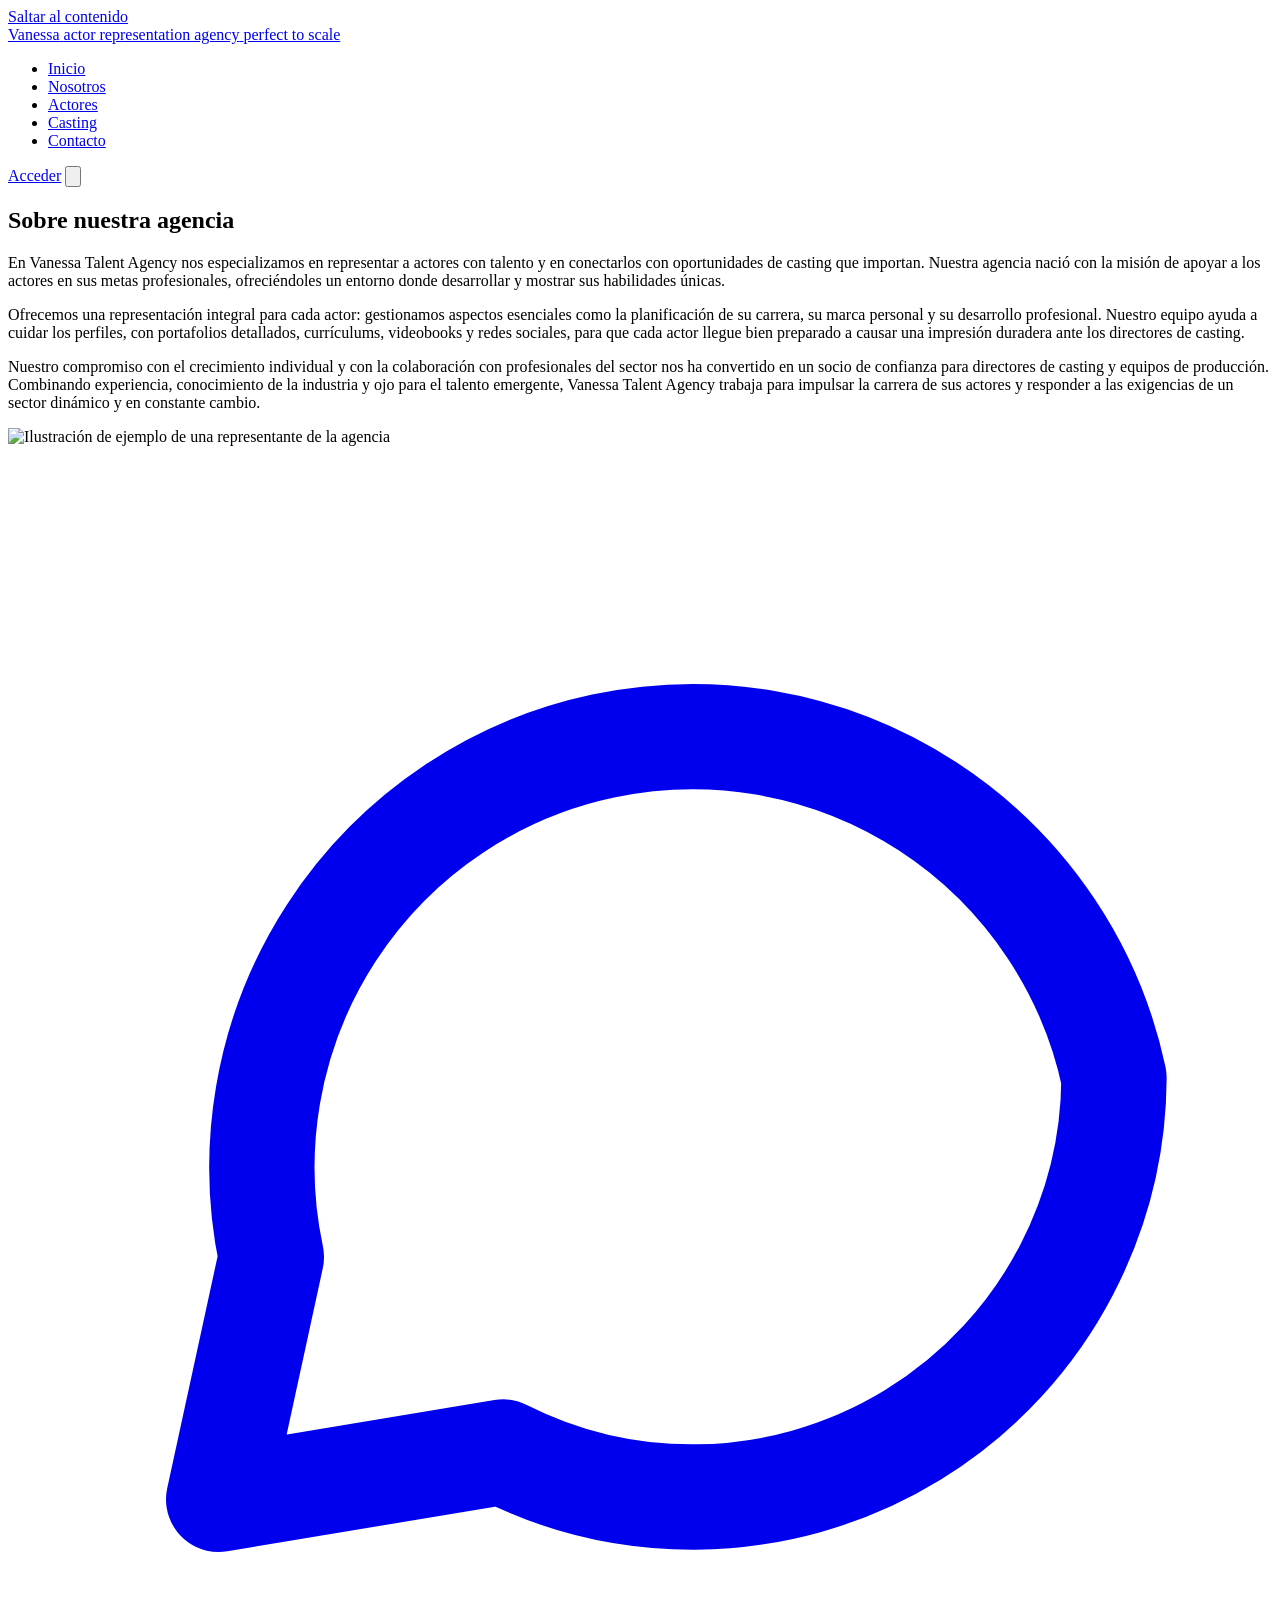
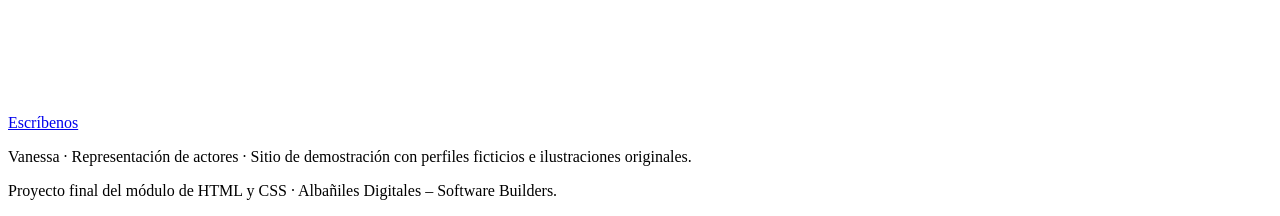
==== about.html @ 27362a81 "Add about.html" ====
<!DOCTYPE html>
<html lang="es" data-theme="light">
<head>
  <meta charset="UTF-8">
  <meta name="viewport" content="width=device-width, initial-scale=1">
  <title>Nosotros · Vanessa</title>
  <meta name="description" content="Conoce a Vanessa, agencia que representa a actores y los conecta con oportunidades de casting significativas.">
  <meta name="theme-color" content="#94408d">
  <link rel="icon" href="images/favicon.svg" type="image/svg+xml">
  <link rel="stylesheet" href="css/styles.css">
  <script>try{var t=localStorage.getItem("theme");if(!t&&window.matchMedia&&matchMedia("(prefers-color-scheme: dark)").matches)t="dark";if(t)document.documentElement.setAttribute("data-theme",t)}catch(e){}</script>
</head>
<body>
  <a class="skip-link" href="#contenido">Saltar al contenido</a>
  <header class="site-header">
    <a class="logo" href="index.html">
      <span class="logo__brand">Vanessa</span>
      <span class="logo__tag" lang="en">actor representation agency</span>
      <span class="logo__sub" lang="en">perfect to scale</span>
    </a>
    <nav class="nav" aria-label="Principal"><ul><li><a href="index.html">Inicio</a></li><li><a href="about.html" aria-current="page">Nosotros</a></li><li><a href="actores.html">Actores</a></li><li><a href="casting.html">Casting</a></li><li><a href="contact.html">Contacto</a></li></ul></nav>
    <div class="header-actions">
      <a class="signin" href="login.html">Acceder</a>
      <button class="theme-toggle" type="button" aria-pressed="false" aria-label="Cambiar a modo oscuro"><svg class="icon-off" viewBox="0 0 24 24" fill="none" stroke="currentColor" stroke-width="2" stroke-linecap="round" stroke-linejoin="round" aria-hidden="true"><path d="M9 18h6M10 21h4M12 3a6 6 0 0 0-3.5 10.9c.6.5 1 1.2 1 2.1h5c0-.9.4-1.6 1-2.1A6 6 0 0 0 12 3z"/></svg><svg class="icon-on" viewBox="0 0 24 24" fill="currentColor" stroke="currentColor" stroke-width="1.5" stroke-linecap="round" stroke-linejoin="round" aria-hidden="true"><path d="M9 18h6M10 21h4M12 3a6 6 0 0 0-3.5 10.9c.6.5 1 1.2 1 2.1h5c0-.9.4-1.6 1-2.1A6 6 0 0 0 12 3z"/></svg></button>
    </div>
  </header>
  <main id="contenido">
    <section class="about" aria-labelledby="titulo">
      <div>
        <h1 id="titulo">Sobre nuestra agencia</h1>
        <p>En Vanessa Talent Agency nos especializamos en representar a actores con talento y en conectarlos con oportunidades de casting que importan. Nuestra agencia nació con la misión de apoyar a los actores en sus metas profesionales, ofreciéndoles un entorno donde desarrollar y mostrar sus habilidades únicas.</p>
        <p>Ofrecemos una representación integral para cada actor: gestionamos aspectos esenciales como la planificación de su carrera, su marca personal y su desarrollo profesional. Nuestro equipo ayuda a cuidar los perfiles, con portafolios detallados, currículums, videobooks y redes sociales, para que cada actor llegue bien preparado a causar una impresión duradera ante los directores de casting.</p>
        <p>Nuestro compromiso con el crecimiento individual y con la colaboración con profesionales del sector nos ha convertido en un socio de confianza para directores de casting y equipos de producción. Combinando experiencia, conocimiento de la industria y ojo para el talento emergente, Vanessa Talent Agency trabaja para impulsar la carrera de sus actores y responder a las exigencias de un sector dinámico y en constante cambio.</p>
      </div>
      <div class="about__photo"><img src="images/avatar-12.svg" width="400" height="500" alt="Ilustración de ejemplo de una representante de la agencia"></div>
    </section>
  </main>
  <aside aria-label="Contacto rápido"><a class="float-contact" href="contact.html"><svg viewBox="0 0 24 24" fill="none" stroke="currentColor" stroke-width="2" stroke-linecap="round" stroke-linejoin="round" aria-hidden="true"><path d="M21 12a8 8 0 0 1-11.6 7.1L4 20l1-4.6A8 8 0 1 1 21 12z"/></svg><span class="visually-hidden">Escríbenos</span></a></aside>
  <footer class="site-footer">
    <p>Vanessa · Representación de actores · Sitio de demostración con perfiles ficticios e ilustraciones originales.</p>
    <p>Proyecto final del módulo de HTML y CSS · Albañiles Digitales – Software Builders.</p>
  </footer>
  <script src="js/main.js" defer></script>
</body>
</html>
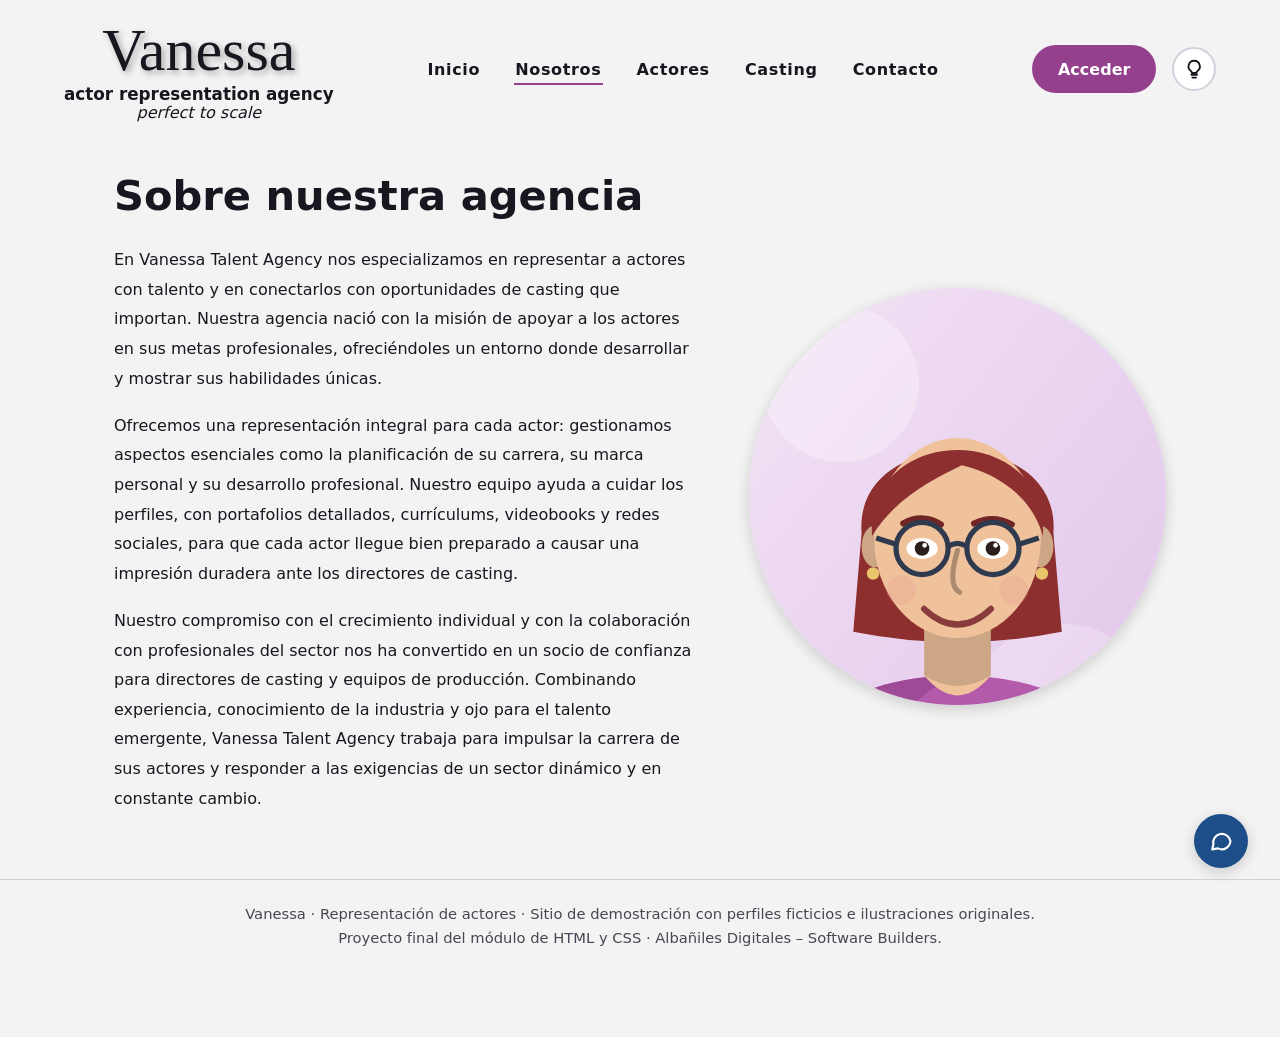
==== commit 397a737d: "Add social-preview tags and image so the link shows a picture when shared (LinkedIn, etc.)" ====
--- a/about.html
+++ b/about.html
@@ -7,6 +7,18 @@
   <meta name="description" content="Conoce a Vanessa, agencia que representa a actores y los conecta con oportunidades de casting significativas.">
   <meta name="theme-color" content="#94408d">
   <link rel="icon" href="images/favicon.svg" type="image/svg+xml">
+  <link rel="canonical" href="https://renaabbasova.github.io/Actor_Agency_Website/about.html">
+  <meta property="og:type" content="website">
+  <meta property="og:locale" content="es_ES">
+  <meta property="og:site_name" content="Vanessa · agencia de actores (sitio de demostración)">
+  <meta property="og:title" content="Nosotros · Vanessa">
+  <meta property="og:description" content="Conoce a Vanessa, agencia que representa a actores y los conecta con oportunidades de casting significativas.">
+  <meta property="og:url" content="https://renaabbasova.github.io/Actor_Agency_Website/about.html">
+  <meta property="og:image" content="https://renaabbasova.github.io/Actor_Agency_Website/images/og-image.png">
+  <meta property="og:image:width" content="1200">
+  <meta property="og:image:height" content="630">
+  <meta property="og:image:alt" content="Ilustraciones de seis perfiles de ejemplo junto al nombre Vanessa, agencia de representación de actores">
+  <meta name="twitter:card" content="summary_large_image">
   <link rel="stylesheet" href="css/styles.css">
   <script>try{var t=localStorage.getItem("theme");if(!t&&window.matchMedia&&matchMedia("(prefers-color-scheme: dark)").matches)t="dark";if(t)document.documentElement.setAttribute("data-theme",t)}catch(e){}</script>
 </head>
--- a/css/styles.css
+++ b/css/styles.css
@@ -0,0 +1,156 @@
+/* Vanessa · agencia de representación de actores (sitio de demostración)
+   Conserva la paleta y el diseño del proyecto original; los colores de texto y de botones
+   se oscurecieron lo justo para cumplir el contraste mínimo de accesibilidad (WCAG AA). */
+
+*, *::before, *::after { box-sizing: border-box; }
+* { margin: 0; }
+
+:root {
+  --primary: #94408d;        /* original #b35aab: demasiado claro para texto blanco */
+  --primary-hover: #7a3074;
+  --accent: #a84d1b;         /* original #cf6324 */
+  --second: #7399c0;
+  --pastel: #d291bc;
+  --radius: 14px;
+  --maxw: 1180px;
+  --pad: clamp(1rem, 5vw, 4.5rem);
+  --font: system-ui, -apple-system, "Segoe UI", Roboto, "Helvetica Neue", Arial, sans-serif;
+  --script: "Brush Script MT", "Segoe Script", "Snell Roundhand", cursive;
+}
+:root, :root[data-theme="light"] {
+  --bg: #f3f3f3; --text: #19161f; --muted: #4a4552; --card: #ffffff; --border: #d4cfdb;
+  --link: #7a3074; --logo: #19161f; --shadow: 0 4px 14px rgba(25, 22, 31, .18);
+}
+:root[data-theme="dark"] {
+  --bg: #19161f; --text: #f3f3f3; --muted: #cbc6d3; --card: #26222e; --border: #3d3847;
+  --link: #e7aedb; --logo: #d291bc; --shadow: 0 4px 14px rgba(0, 0, 0, .5);
+}
+
+html { scroll-behavior: smooth; }
+body {
+  min-height: 100vh; display: flex; flex-direction: column;
+  background: var(--bg); color: var(--text); font-family: var(--font); line-height: 1.6;
+  transition: background-color .4s, color .4s;
+}
+main { flex: 1; width: 100%; max-width: var(--maxw); margin: 0 auto; padding: 1.5rem var(--pad) 3rem; }
+img { max-width: 100%; height: auto; display: block; }
+a { color: var(--link); }
+:focus-visible { outline: 3px solid var(--second); outline-offset: 3px; border-radius: 4px; }
+.skip-link { position: absolute; left: 1rem; top: -4rem; background: var(--primary); color: #fff; padding: .6rem 1rem; border-radius: 8px; z-index: 100; }
+.skip-link:focus { top: 1rem; }
+.visually-hidden { position: absolute; width: 1px; height: 1px; overflow: hidden; clip: rect(0 0 0 0); white-space: nowrap; }
+
+/* ---------- Cabecera ---------- */
+.site-header { display: flex; flex-wrap: wrap; align-items: center; justify-content: space-between; gap: 1rem 2rem; padding: 1rem var(--pad); max-width: 1500px; margin: 0 auto; width: 100%; }
+.logo { text-align: center; text-decoration: none; color: var(--logo); line-height: 1.15; }
+.logo__brand { display: block; font-family: var(--script); font-size: clamp(2.6rem, 6vw, 3.75rem); text-shadow: 3px 3px 6px rgba(25, 22, 31, .35); }
+.logo__tag { display: block; font-weight: 700; font-size: 1.05rem; }
+.logo__sub { display: block; font-style: italic; font-size: 1rem; }
+.logo:hover, .logo:focus-visible { color: var(--link); }
+.nav ul { list-style: none; padding: 0; display: flex; flex-wrap: wrap; gap: .5rem 2rem; }
+.nav a { color: var(--text); text-decoration: none; font-weight: 700; letter-spacing: .04em; padding: .3rem .1rem; border-bottom: 2px solid transparent; }
+.nav a:hover { color: var(--accent); border-bottom-color: currentColor; }
+:root[data-theme="dark"] .nav a:hover { color: var(--pastel); }
+.nav a[aria-current="page"] { border-bottom-color: var(--primary); }
+:root[data-theme="dark"] .nav a[aria-current="page"] { border-bottom-color: var(--pastel); }
+.header-actions { display: flex; align-items: center; gap: 1rem; }
+.button, .signin { display: inline-block; background: var(--primary); color: #fff; font-weight: 700; text-decoration: none; padding: .7rem 1.6rem; border: 0; border-radius: 999px; cursor: pointer; font: inherit; font-weight: 700; transition: background-color .25s; }
+.button:hover, .signin:hover { background: var(--primary-hover); color: #fff; }
+.button--second { background: #1d4e89; } .button--second:hover { background: #163c6b; }
+.theme-toggle { display: inline-flex; align-items: center; justify-content: center; width: 2.75rem; height: 2.75rem; border-radius: 50%; border: 2px solid var(--border); background: var(--card); color: var(--text); cursor: pointer; }
+.theme-toggle svg { width: 1.4rem; height: 1.4rem; }
+.theme-toggle .icon-on { display: none; }
+.theme-toggle[aria-pressed="true"] .icon-on { display: block; }
+.theme-toggle[aria-pressed="true"] .icon-off { display: none; }
+
+/* ---------- Portada ---------- */
+.hero { display: grid; grid-template-columns: 1fr 1fr; gap: clamp(1.5rem, 4vw, 4rem); align-items: center; padding-top: 1rem; }
+.hero h1 { font-size: clamp(2rem, 4.5vw, 3rem); line-height: 1.15; margin-bottom: 1.2rem; }
+.hero p { letter-spacing: .02em; line-height: 1.9; margin-bottom: 1.2rem; }
+.hero .actions { display: flex; flex-wrap: wrap; gap: 1rem; margin-top: 1.5rem; }
+.float-gallery { display: grid; grid-template-columns: repeat(3, 1fr); gap: clamp(.6rem, 1.5vw, 1.2rem); }
+.float-gallery img, .tile img { border-radius: 30%; box-shadow: var(--shadow); object-fit: cover; aspect-ratio: 4 / 5; width: 100%; }
+.float-gallery .col { display: grid; gap: clamp(.6rem, 1.5vw, 1.2rem); align-content: start; animation: float 10s ease-in-out infinite; }
+.float-gallery .col:nth-child(2) { animation-direction: reverse; margin-top: 3rem; }
+@keyframes float { 0%, 100% { transform: translateY(0); } 50% { transform: translateY(36px); } }
+
+/* ---------- Nosotros ---------- */
+.about { display: grid; grid-template-columns: 1.4fr 1fr; gap: clamp(1.5rem, 4vw, 4rem); align-items: center; }
+.about h1 { font-size: clamp(1.9rem, 4vw, 2.6rem); margin-bottom: 1rem; }
+.about p { margin-bottom: 1.1rem; line-height: 1.85; }
+.about__photo img { border-radius: 50%; box-shadow: var(--shadow); aspect-ratio: 1; object-fit: cover; width: min(100%, 420px); margin: 0 auto; object-position: top; }
+
+/* ---------- Actores y casting ---------- */
+.page-title { font-size: clamp(1.8rem, 4vw, 2.5rem); margin-bottom: .4rem; }
+.page-title span { color: var(--link); }
+.lead { color: var(--muted); margin-bottom: 1.8rem; max-width: 60ch; }
+.grid-list { list-style: none; padding: 0; display: grid; gap: clamp(1rem, 2vw, 1.6rem); grid-template-columns: repeat(auto-fill, minmax(190px, 1fr)); }
+.actor-tile { display: block; text-decoration: none; color: var(--text); }
+.actor-tile img { border-radius: 30%; box-shadow: var(--shadow); aspect-ratio: 4 / 5; object-fit: cover; width: 100%; transition: transform .3s, box-shadow .3s; }
+.actor-tile:hover img, .actor-tile:focus-visible img { transform: translateY(-4px); box-shadow: 0 0 26px rgba(148, 64, 141, .55); }
+.actor-tile__name { display: block; margin-top: .7rem; font-weight: 700; }
+.actor-tile__role { display: block; color: var(--muted); font-size: .92rem; }
+.card-grid { list-style: none; padding: 0; display: grid; gap: 1.5rem; grid-template-columns: repeat(auto-fill, minmax(250px, 1fr)); }
+.card { display: flex; flex-direction: column; gap: .6rem; height: 100%; background: var(--card); border: 1px solid var(--border); border-radius: var(--radius); padding: 1.2rem; box-shadow: var(--shadow); }
+.card img { border-radius: 22%; aspect-ratio: 4 / 5; object-fit: cover; width: 100%; max-width: 220px; margin: 0 auto .4rem; }
+.card__name { font-size: 1.25rem; }
+.card__role { color: var(--link); font-weight: 700; }
+.card__bio { color: var(--muted); font-size: .95rem; flex: 1; }
+.card .button { align-self: flex-start; }
+
+/* ---------- Perfil ---------- */
+.profile { display: grid; grid-template-columns: minmax(220px, 380px) 1fr; gap: clamp(1.5rem, 4vw, 3.5rem); align-items: start; }
+.profile__photo img { border-radius: 24%; box-shadow: var(--shadow); aspect-ratio: 4 / 5; object-fit: cover; width: 100%; }
+.profile__text h1 { font-size: clamp(1.9rem, 4vw, 2.6rem); line-height: 1.15; }
+.profile__role { color: var(--link); font-weight: 700; font-size: 1.15rem; margin: .3rem 0 1rem; }
+.profile__text h2 { font-size: 1.15rem; margin: 1.4rem 0 .5rem; }
+.profile__text p { margin-bottom: 1rem; }
+.facts { display: grid; grid-template-columns: max-content 1fr; gap: .4rem 1.2rem; margin: 1.2rem 0; }
+.facts dt { font-weight: 700; } .facts dd { margin: 0; color: var(--muted); }
+.chips { list-style: none; padding: 0; display: flex; flex-wrap: wrap; gap: .5rem; margin-bottom: 1.2rem; }
+.chips li { background: var(--card); border: 1px solid var(--border); border-radius: 999px; padding: .25rem .9rem; font-size: .92rem; }
+.notice { color: var(--muted); font-style: italic; }
+.back-link { display: inline-block; margin-bottom: 1.2rem; }
+
+/* ---------- Formularios ---------- */
+.form-card { max-width: 640px; margin: 0 auto; background: var(--card); border: 1px solid var(--border); border-radius: var(--radius); padding: clamp(1.2rem, 4vw, 2.2rem); box-shadow: var(--shadow); }
+.form-card h1 { font-size: clamp(1.7rem, 4vw, 2.2rem); margin-bottom: .4rem; }
+.form-card .lead { margin-bottom: 1.4rem; }
+.field { margin-bottom: 1.1rem; }
+.field label { display: block; font-weight: 700; margin-bottom: .3rem; }
+.field input, .field textarea { width: 100%; font: inherit; color: var(--text); background: var(--bg); border: 2px solid var(--border); border-radius: 10px; padding: .7rem .9rem; }
+.field input:focus, .field textarea:focus { border-color: var(--primary); outline: none; box-shadow: 0 0 0 3px rgba(115, 153, 192, .55); }
+.field input:user-invalid, .field textarea:user-invalid { border-color: #b3261e; }
+.field .hint { display: block; color: var(--muted); font-size: .88rem; margin-top: .25rem; }
+.row-2 { display: grid; grid-template-columns: 1fr 1fr; gap: 1rem; }
+.form-status { margin-top: 1rem; padding: .8rem 1rem; border-radius: 10px; background: #e3f4ea; color: #134d2b; border: 1px solid #9fd5b4; }
+:root[data-theme="dark"] .form-status { background: #17382a; color: #c8f0d8; border-color: #2c6b4a; }
+.form-links { margin-top: 1.1rem; display: flex; flex-wrap: wrap; gap: .6rem 1.5rem; }
+.map-section { margin-top: 2.5rem; }
+.map-section h2 { margin-bottom: .6rem; }
+.map-section iframe { width: 100%; height: 360px; border: 2px solid var(--border); border-radius: var(--radius); }
+
+/* ---------- Botón de contacto flotante y pie ---------- */
+.float-contact { position: fixed; right: clamp(.8rem, 3vw, 2rem); bottom: clamp(.8rem, 3vw, 2rem); z-index: 50; display: inline-flex; align-items: center; justify-content: center; width: 3.4rem; height: 3.4rem; background: #1d4e89; color: #fff; border-radius: 50%; box-shadow: var(--shadow); text-decoration: none; }
+.float-contact:hover { background: #163c6b; color: #fff; }
+.float-contact svg { width: 1.6rem; height: 1.6rem; }
+.site-footer { border-top: 1px solid var(--border); padding: 1.4rem var(--pad) 5.5rem; text-align: center; color: var(--muted); font-size: .92rem; }
+
+/* ---------- Responsive ---------- */
+@media (max-width: 900px) {
+  .hero, .about, .profile { grid-template-columns: 1fr; }
+  .site-header { justify-content: center; text-align: center; }
+  .nav ul { justify-content: center; }
+  .float-gallery { max-width: 560px; margin: 0 auto; }
+}
+@media (max-width: 560px) {
+  .row-2 { grid-template-columns: 1fr; }
+  .grid-list { grid-template-columns: repeat(2, 1fr); }
+  .float-gallery { grid-template-columns: repeat(2, 1fr); }
+  .float-gallery .col:nth-child(3) { display: none; }
+  .float-gallery .col:nth-child(2) { margin-top: 1.5rem; }
+}
+/* Quien prefiere menos movimiento no ve animaciones */
+@media (prefers-reduced-motion: reduce) {
+  *, *::before, *::after { animation: none !important; transition: none !important; scroll-behavior: auto !important; }
+}
